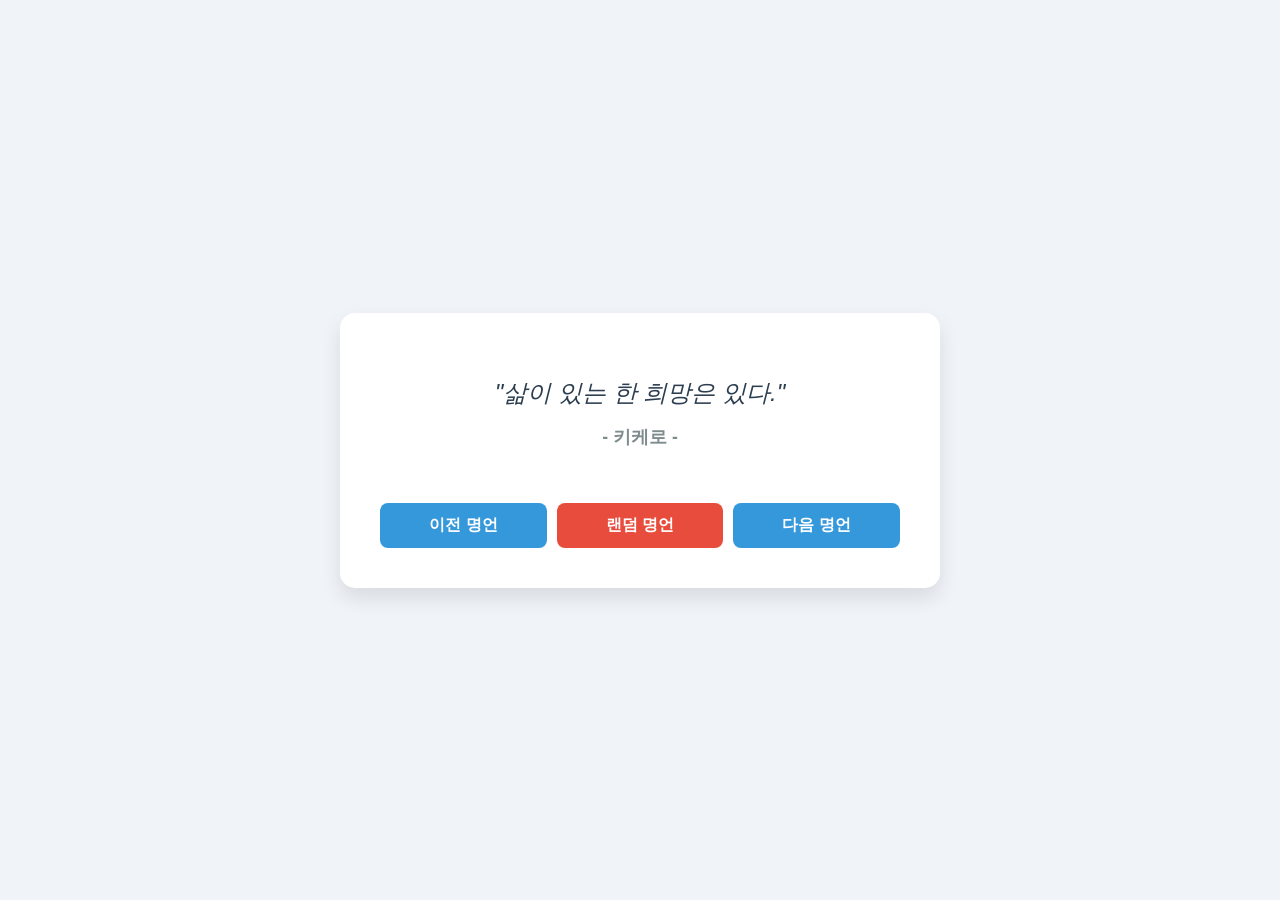
==== index.html @ 46b7ec76 "오늘의 명언 웹사이트" ====
<!DOCTYPE html>
<html lang="ko">
<head>
    <meta charset="UTF-8">
    <meta name="viewport" content="width=device-width, initial-scale=1.0">
    <title>오늘의 명언 (Quote of the Day)</title>
    <link rel="stylesheet" href="style.css">
</head>
<body>
    <div class="quote-container">
        <div class="quote-content">
            <p id="quote-text">"로딩 중..."</p>
            <p id="quote-author">- 작가 -</p>
        </div>
        <div class="button-group">
            <button id="prev-btn">이전 명언</button>
            <button id="random-btn">랜덤 명언</button>
            <button id="next-btn">다음 명언</button>
        </div>
    </div>
    <script src="script.js"></script>
</body>
</html>
---- style.css ----
* {
    margin: 0;
    padding: 0;
    box-sizing: border-box;
    font-family: 'Segoe UI', Tahoma, Geneva, Verdana, sans-serif;
}

body {
    display: flex;
    justify-content: center;
    align-items: center;
    height: 100vh;
    background-color: #f0f4f8;
    color: #333;
}

.quote-container {
    background: #fff;
    padding: 40px;
    border-radius: 15px;
    box-shadow: 0 10px 20px rgba(0, 0, 0, 0.1);
    max-width: 600px;
    width: 90%;
    text-align: center;
}

.quote-content {
    margin-bottom: 30px;
    min-height: 120px;
    display: flex;
    flex-direction: column;
    justify-content: center;
}

#quote-text {
    font-size: 1.5rem;
    font-style: italic;
    color: #2c3e50;
    margin-bottom: 15px;
    line-height: 1.4;
}

#quote-author {
    font-size: 1.1rem;
    font-weight: bold;
    color: #7f8c8d;
}

.button-group {
    display: flex;
    justify-content: space-between;
    gap: 10px;
}

button {
    flex: 1;
    padding: 12px 15px;
    font-size: 1rem;
    font-weight: 600;
    border: none;
    border-radius: 8px;
    cursor: pointer;
    transition: background-color 0.3s, transform 0.1s;
    background-color: #3498db;
    color: white;
}

button:hover {
    background-color: #2980b9;
}

button:active {
    transform: scale(0.98);
}

#random-btn {
    background-color: #e74c3c;
}

#random-btn:hover {
    background-color: #c0392b;
}

@media (max-width: 480px) {
    .button-group {
        flex-direction: column;
    }
}
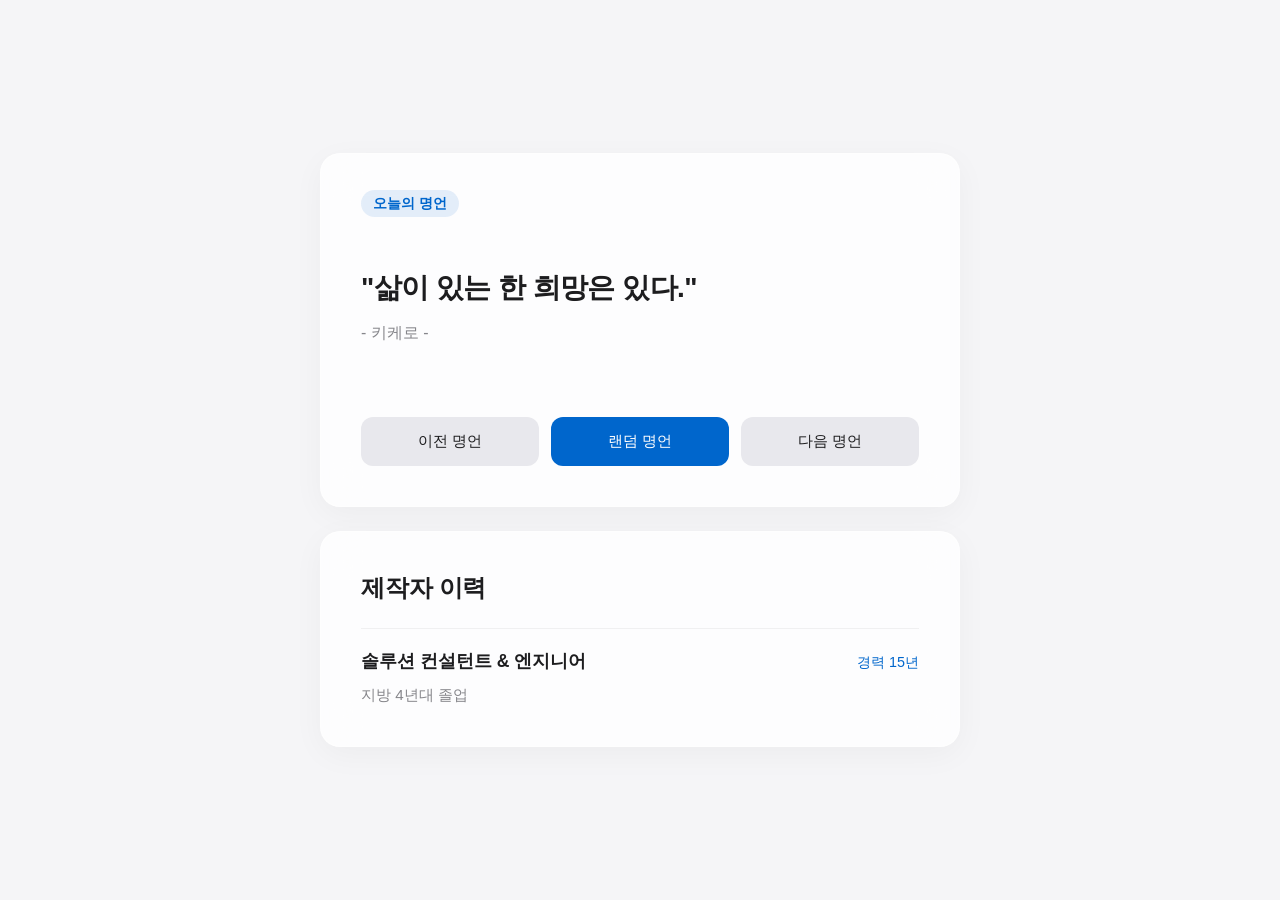
==== commit f2d524e2: "carrer add" ====
--- a/index.html
+++ b/index.html
@@ -3,20 +3,40 @@
 <head>
     <meta charset="UTF-8">
     <meta name="viewport" content="width=device-width, initial-scale=1.0">
-    <title>오늘의 명언 (Quote of the Day)</title>
+    <title>Quote of the Day | Apple Style</title>
     <link rel="stylesheet" href="style.css">
 </head>
 <body>
-    <div class="quote-container">
-        <div class="quote-content">
-            <p id="quote-text">"로딩 중..."</p>
-            <p id="quote-author">- 작가 -</p>
-        </div>
-        <div class="button-group">
-            <button id="prev-btn">이전 명언</button>
-            <button id="random-btn">랜덤 명언</button>
-            <button id="next-btn">다음 명언</button>
-        </div>
+    <div class="main-wrapper">
+        <section class="quote-section card">
+            <div class="quote-header">
+                <span class="badge">오늘의 명언</span>
+            </div>
+            <div class="quote-content">
+                <p id="quote-text">"로딩 중..."</p>
+                <p id="quote-author">- 작가 -</p>
+            </div>
+            <div class="button-group">
+                <button id="prev-btn" class="secondary-btn">이전 명언</button>
+                <button id="random-btn" class="primary-btn">랜덤 명언</button>
+                <button id="next-btn" class="secondary-btn">다음 명언</button>
+            </div>
+        </section>
+
+        <section class="career-section card">
+            <div class="career-header">
+                <h2>제작자 이력</h2>
+            </div>
+            <div class="career-body">
+                <div class="career-item">
+                    <span class="role">솔루션 컨설턴트 & 엔지니어</span>
+                    <span class="duration">경력 15년</span>
+                </div>
+                <div class="education">
+                    지방 4년대 졸업
+                </div>
+            </div>
+        </section>
     </div>
     <script src="script.js"></script>
 </body>
--- a/style.css
+++ b/style.css
@@ -1,88 +1,179 @@
+:root {
+    --bg-color: #f5f5f7;
+    --card-bg: rgba(255, 255, 255, 0.8);
+    --text-primary: #1d1d1f;
+    --text-secondary: #86868b;
+    --accent-blue: #0066cc;
+    --accent-blue-hover: #0077ed;
+    --btn-secondary: #e8e8ed;
+    --btn-secondary-hover: #d2d2d7;
+    --border-radius: 20px;
+    --blur: 20px;
+}
+
 * {
     margin: 0;
     padding: 0;
     box-sizing: border-box;
-    font-family: 'Segoe UI', Tahoma, Geneva, Verdana, sans-serif;
+    -webkit-font-smoothing: antialiased;
+    -moz-osx-font-smoothing: grayscale;
 }
 
 body {
+    font-family: -apple-system, BlinkMacSystemFont, "SF Pro Text", "Myriad Set Pro", "SF Pro Icons", "Helvetica Neue", "Helvetica", "Arial", sans-serif;
+    background-color: var(--bg-color);
+    color: var(--text-primary);
     display: flex;
     justify-content: center;
     align-items: center;
-    height: 100vh;
-    background-color: #f0f4f8;
-    color: #333;
+    min-height: 100vh;
+    padding: 20px;
 }
 
-.quote-container {
-    background: #fff;
+.main-wrapper {
+    width: 100%;
+    max-width: 640px;
+    display: flex;
+    flex-direction: column;
+    gap: 24px;
+}
+
+.card {
+    background-color: var(--card-bg);
+    backdrop-filter: blur(var(--blur));
+    -webkit-backdrop-filter: blur(var(--blur));
+    border-radius: var(--border-radius);
     padding: 40px;
-    border-radius: 15px;
-    box-shadow: 0 10px 20px rgba(0, 0, 0, 0.1);
-    max-width: 600px;
-    width: 90%;
-    text-align: center;
+    box-shadow: 0 8px 32px rgba(0, 0, 0, 0.04);
+    border: 1px solid rgba(255, 255, 255, 0.3);
+}
+
+/* Quote Section */
+.quote-header {
+    margin-bottom: 24px;
+}
+
+.badge {
+    background-color: rgba(0, 102, 204, 0.1);
+    color: var(--accent-blue);
+    padding: 6px 12px;
+    border-radius: 20px;
+    font-size: 0.85rem;
+    font-weight: 600;
 }
 
 .quote-content {
-    margin-bottom: 30px;
-    min-height: 120px;
+    margin-bottom: 40px;
+    min-height: 140px;
     display: flex;
     flex-direction: column;
     justify-content: center;
 }
 
 #quote-text {
-    font-size: 1.5rem;
-    font-style: italic;
-    color: #2c3e50;
-    margin-bottom: 15px;
-    line-height: 1.4;
+    font-size: 1.75rem;
+    font-weight: 600;
+    line-height: 1.3;
+    letter-spacing: -0.02em;
+    margin-bottom: 16px;
 }
 
 #quote-author {
-    font-size: 1.1rem;
-    font-weight: bold;
-    color: #7f8c8d;
+    font-size: 1rem;
+    color: var(--text-secondary);
 }
 
 .button-group {
     display: flex;
-    justify-content: space-between;
-    gap: 10px;
+    gap: 12px;
 }
 
 button {
     flex: 1;
-    padding: 12px 15px;
-    font-size: 1rem;
-    font-weight: 600;
+    padding: 14px 20px;
+    font-size: 0.95rem;
+    font-weight: 500;
+    border-radius: 12px;
     border: none;
-    border-radius: 8px;
     cursor: pointer;
-    transition: background-color 0.3s, transform 0.1s;
-    background-color: #3498db;
+    transition: all 0.2s ease;
+}
+
+.primary-btn {
+    background-color: var(--accent-blue);
     color: white;
 }
 
-button:hover {
-    background-color: #2980b9;
+.primary-btn:hover {
+    background-color: var(--accent-blue-hover);
+    transform: scale(1.02);
+}
+
+.secondary-btn {
+    background-color: var(--btn-secondary);
+    color: var(--text-primary);
+}
+
+.secondary-btn:hover {
+    background-color: var(--btn-secondary-hover);
 }
 
 button:active {
     transform: scale(0.98);
 }
 
-#random-btn {
-    background-color: #e74c3c;
+/* Career Section */
+.career-header h2 {
+    font-size: 1.5rem;
+    font-weight: 600;
+    margin-bottom: 24px;
+    letter-spacing: -0.01em;
 }
 
-#random-btn:hover {
-    background-color: #c0392b;
+.career-body {
+    border-top: 1px solid rgba(0, 0, 0, 0.05);
+    padding-top: 20px;
 }
 
+.career-item {
+    display: flex;
+    justify-content: space-between;
+    align-items: baseline;
+    margin-bottom: 12px;
+}
+
+.role {
+    font-size: 1.1rem;
+    font-weight: 600;
+}
+
+.duration {
+    font-size: 0.9rem;
+    color: var(--accent-blue);
+    font-weight: 500;
+}
+
+.education {
+    font-size: 0.95rem;
+    color: var(--text-secondary);
+}
+
+/* Mobile Responsive */
 @media (max-width: 480px) {
+    .card {
+        padding: 30px 20px;
+    }
+    
+    #quote-text {
+        font-size: 1.5rem;
+    }
+    
     .button-group {
         flex-direction: column;
     }
+    
+    .career-item {
+        flex-direction: column;
+        gap: 4px;
+    }
 }
